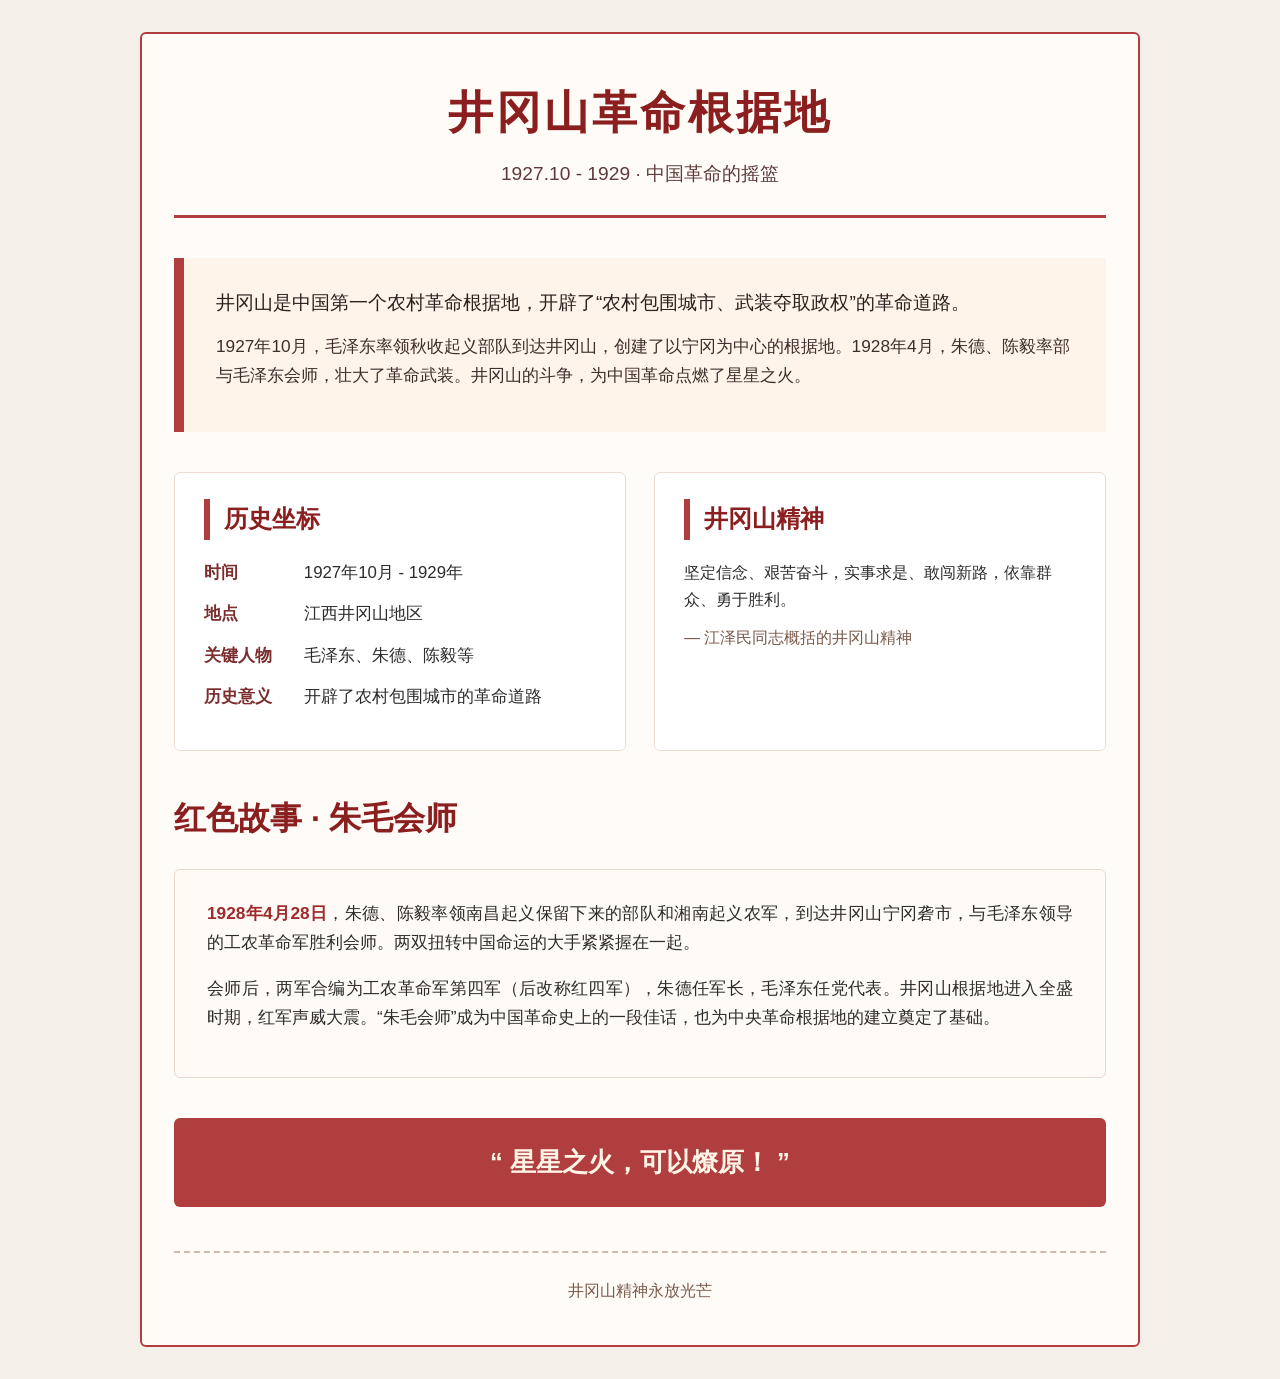
==== src/jingGangShan.html @ d137e0f1 "修改了一些东西" ====
<!DOCTYPE html>
<html lang="zh">

    <head>
        <meta charset="UTF-8">
        <meta name="viewport" content="width=device-width, initial-scale=1.0">
        <title>井冈山革命根据地 · 红色故事</title>
        <style>
 * {
 margin: 0;
 padding: 0;
 box-sizing: border-box;
 }

 body {
 font-family: 'Segoe UI', 'Roboto', sans-serif;
 background-color: #f5efe9;
 color: #2c2c2c;
 line-height: 1.7;
 padding: 2rem 1rem;
 }

 .container {
 max-width: 1000px;
 margin: 0 auto;
 background: #fffcf8;
 border: 2px solid #b13e3e;
 border-radius: 6px;
 box-shadow: none;
 padding: 2.5rem 2rem;
 position: relative;
 overflow: hidden;
 }

 .header {
 text-align: center;
 margin-bottom: 2.5rem;
 border-bottom: 3px solid #b13e3e;
 padding-bottom: 1.5rem;
 }

 .header h1 {
 font-size: 2.8rem;
 color: #8b1e1e;
 letter-spacing: 3px;
 font-weight: 700;

 margin-bottom: 0.5rem;
 }

 .header .subhead {
 font-size: 1.2rem;
 color: #5e3a3a;

 }

 .intro-card {
 background: #fef4e9;
 border-left: 10px solid #b13e3e;
 padding: 1.8rem 2rem;
 border-radius: 0;
 margin-bottom: 2.5rem;
 box-shadow: none;
 }

 .intro-card p {
 font-size: 1.2rem;
 font-weight: 500;
 color: #2e1e1e;
 margin-bottom: 0.8rem;
 display: flex;
 align-items: flex-start;
 gap: 10px;
 }

 .intro-card p:last-child {
 font-weight: 400;
 font-size: 1.08rem;
 color: #3f2c2c;
 display: block;
 }

 .info-grid {
 display: grid;
 grid-template-columns: 1fr 1fr;
 gap: 1.8rem;
 margin: 2.5rem 0;
 }

 .info-box {
 background: #ffffff;
 border-radius: 6px;
 padding: 1.6rem 1.8rem;
 box-shadow: none;
 border: 1px solid #f0dbd0;
 }

 .info-box h3 {
 font-size: 1.5rem;
 color: #8b1e1e;
 border-left: 6px solid #b13e3e;
 padding-left: 14px;
 margin-bottom: 1.2rem;
 }

 .info-box ul {
 list-style: none;
 }

 .info-box li {
 margin-bottom: 0.8rem;
 display: flex;
 gap: 10px;
 font-size: 1.05rem;
 }

 .info-box li strong {
 min-width: 90px;
 color: #7a2e2e;
 }

 .story-section h2 {
 font-size: 2rem;
 color: #8b1e1e;
 margin-bottom: 1.5rem;
 display: flex;
 align-items: center;
 gap: 12px;
 }

 .story-block {
 background: #fffaf5;
 border-radius: 6px;
 padding: 1.8rem 2rem;
 margin-bottom: 1.8rem;
 border: 1px solid #ebd9ce;
 }

 .story-block p {
 margin-bottom: 1rem;
 font-size: 1.08rem;
 text-align: justify;
 }

 .story-block strong {
 color: #9e2b2b;
 }

 .slogan {
 background: #b13e3e;
 color: #fff5e6;
 font-size: 1.6rem;
 font-weight: 700;
 text-align: center;
 padding: 1.4rem 1.8rem;
 border-radius: 6px;
 margin: 2.5rem 0;

 }

 .footer {
 margin-top: 2.8rem;
 padding-top: 1.5rem;
 text-align: center;
 border-top: 2px dashed #d4b9aa;
 color: #7a5a4a;

 }

 @media (max-width: 700px) {
 .info-grid {
 grid-template-columns: 1fr;
 }

 .header h1 {
 font-size: 2rem;
 }

 .slogan {
 font-size: 1.3rem;
 }
 }
        </style>
    </head>

    <body>
        <div class="container">
            <div class="header">
                <h1>井冈山革命根据地</h1>
                <div class="subhead">1927.10 - 1929 · 中国革命的摇篮</div>
            </div>

            <div class="intro-card">
                <p>井冈山是中国第一个农村革命根据地，开辟了“农村包围城市、武装夺取政权”的革命道路。</p>
                <p>1927年10月，毛泽东率领秋收起义部队到达井冈山，创建了以宁冈为中心的根据地。1928年4月，朱德、陈毅率部与毛泽东会师，壮大了革命武装。井冈山的斗争，为中国革命点燃了星星之火。</p>
            </div>

            <div class="info-grid">
                <div class="info-box">
                    <h3>历史坐标</h3>
                    <ul>
                        <li><strong>时间</strong><span>1927年10月 - 1929年</span></li>
                        <li><strong>地点</strong><span>江西井冈山地区</span></li>
                        <li><strong>关键人物</strong><span>毛泽东、朱德、陈毅等</span></li>
                        <li><strong>历史意义</strong><span>开辟了农村包围城市的革命道路</span></li>
                    </ul>
                </div>
                <div class="info-box">
                    <h3> 井冈山精神</h3>
                    <p>坚定信念、艰苦奋斗，实事求是、敢闯新路，依靠群众、勇于胜利。</p>
                    <p style="margin-top: 12px; font-size: 0.98rem; color: #7a5a4a;">— 江泽民同志概括的井冈山精神</p>
                </div>
            </div>

            <div class="story-section">
                <h2>红色故事 · 朱毛会师</h2>
                <div class="story-block">
                    <p><strong>1928年4月28日</strong>，朱德、陈毅率领南昌起义保留下来的部队和湘南起义农军，到达井冈山宁冈砻市，与毛泽东领导的工农革命军胜利会师。两双扭转中国命运的大手紧紧握在一起。
                    </p>
                    <p>会师后，两军合编为工农革命军第四军（后改称红四军），朱德任军长，毛泽东任党代表。井冈山根据地进入全盛时期，红军声威大震。“朱毛会师”成为中国革命史上的一段佳话，也为中央革命根据地的建立奠定了基础。
                    </p>
                </div>
            </div>

            <div class="slogan">“ 星星之火，可以燎原！ ”</div>

            <div class="footer">
                <p> 井冈山精神永放光芒 </p>
            </div>
        </div>
    </body>

</html>
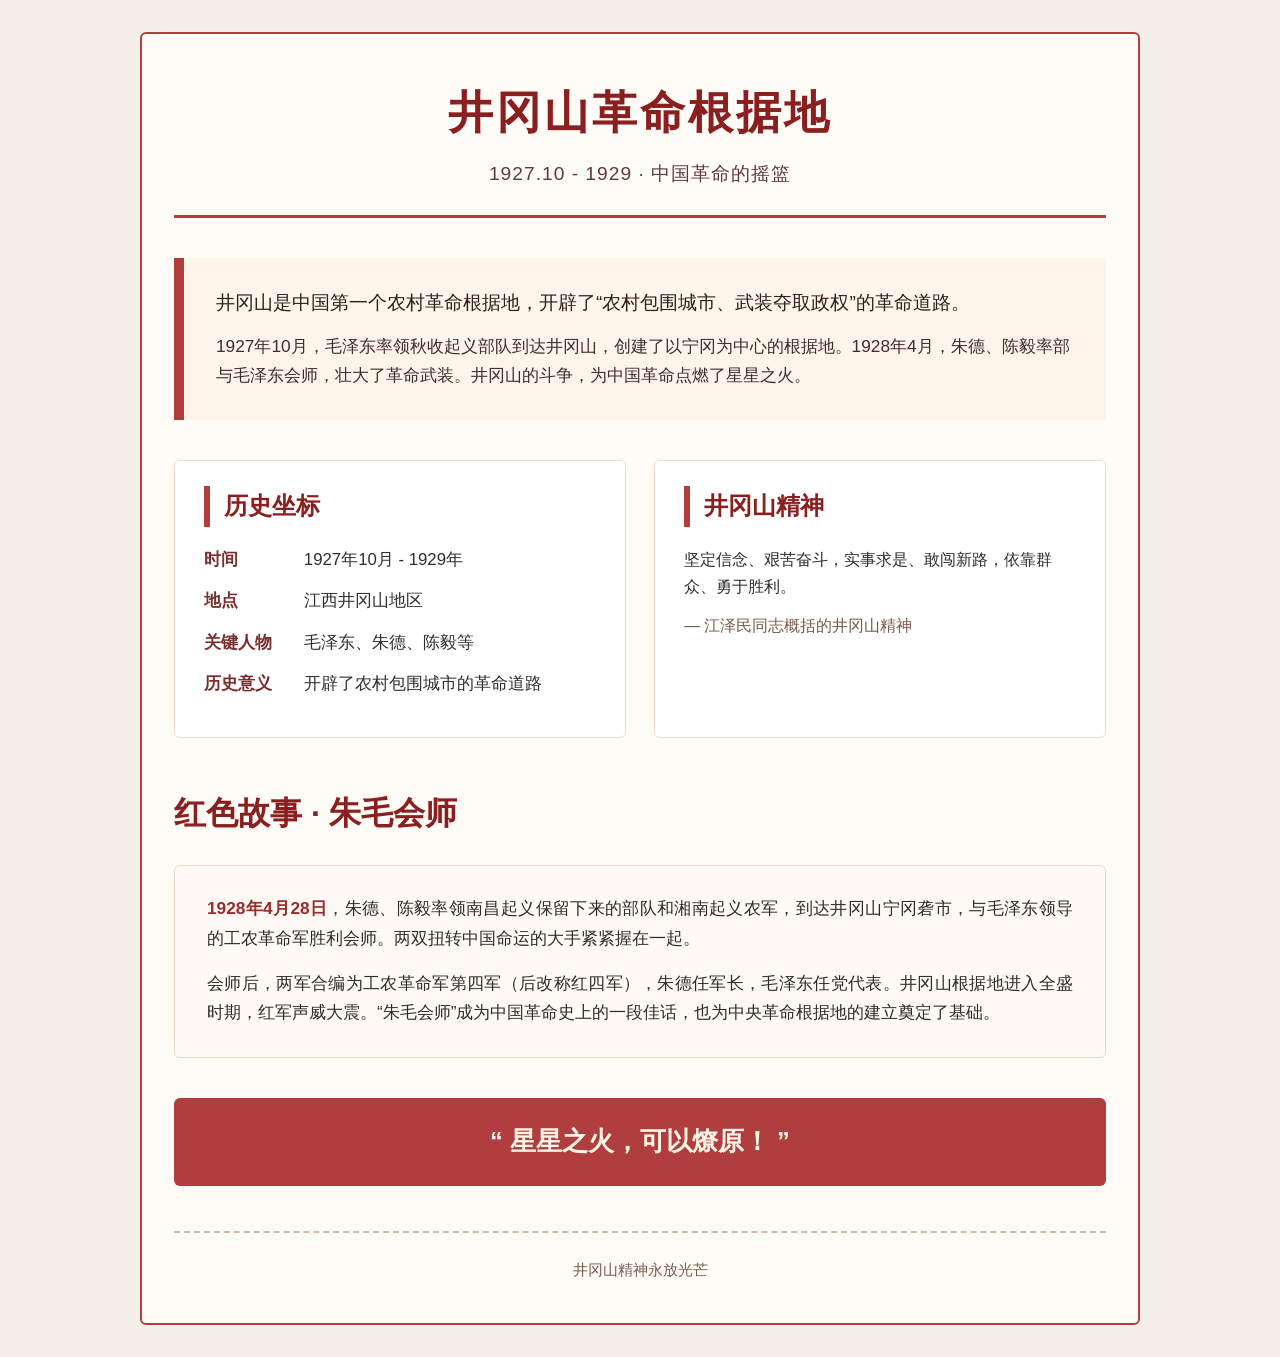
==== commit c5ec1346: "更改了一些东西" ====
--- a/src/jingGangShan.html
+++ b/src/jingGangShan.html
@@ -5,182 +5,7 @@
         <meta charset="UTF-8">
         <meta name="viewport" content="width=device-width, initial-scale=1.0">
         <title>井冈山革命根据地 · 红色故事</title>
-        <style>
- * {
- margin: 0;
- padding: 0;
- box-sizing: border-box;
- }
-
- body {
- font-family: 'Segoe UI', 'Roboto', sans-serif;
- background-color: #f5efe9;
- color: #2c2c2c;
- line-height: 1.7;
- padding: 2rem 1rem;
- }
-
- .container {
- max-width: 1000px;
- margin: 0 auto;
- background: #fffcf8;
- border: 2px solid #b13e3e;
- border-radius: 6px;
- box-shadow: none;
- padding: 2.5rem 2rem;
- position: relative;
- overflow: hidden;
- }
-
- .header {
- text-align: center;
- margin-bottom: 2.5rem;
- border-bottom: 3px solid #b13e3e;
- padding-bottom: 1.5rem;
- }
-
- .header h1 {
- font-size: 2.8rem;
- color: #8b1e1e;
- letter-spacing: 3px;
- font-weight: 700;
-
- margin-bottom: 0.5rem;
- }
-
- .header .subhead {
- font-size: 1.2rem;
- color: #5e3a3a;
-
- }
-
- .intro-card {
- background: #fef4e9;
- border-left: 10px solid #b13e3e;
- padding: 1.8rem 2rem;
- border-radius: 0;
- margin-bottom: 2.5rem;
- box-shadow: none;
- }
-
- .intro-card p {
- font-size: 1.2rem;
- font-weight: 500;
- color: #2e1e1e;
- margin-bottom: 0.8rem;
- display: flex;
- align-items: flex-start;
- gap: 10px;
- }
-
- .intro-card p:last-child {
- font-weight: 400;
- font-size: 1.08rem;
- color: #3f2c2c;
- display: block;
- }
-
- .info-grid {
- display: grid;
- grid-template-columns: 1fr 1fr;
- gap: 1.8rem;
- margin: 2.5rem 0;
- }
-
- .info-box {
- background: #ffffff;
- border-radius: 6px;
- padding: 1.6rem 1.8rem;
- box-shadow: none;
- border: 1px solid #f0dbd0;
- }
-
- .info-box h3 {
- font-size: 1.5rem;
- color: #8b1e1e;
- border-left: 6px solid #b13e3e;
- padding-left: 14px;
- margin-bottom: 1.2rem;
- }
-
- .info-box ul {
- list-style: none;
- }
-
- .info-box li {
- margin-bottom: 0.8rem;
- display: flex;
- gap: 10px;
- font-size: 1.05rem;
- }
-
- .info-box li strong {
- min-width: 90px;
- color: #7a2e2e;
- }
-
- .story-section h2 {
- font-size: 2rem;
- color: #8b1e1e;
- margin-bottom: 1.5rem;
- display: flex;
- align-items: center;
- gap: 12px;
- }
-
- .story-block {
- background: #fffaf5;
- border-radius: 6px;
- padding: 1.8rem 2rem;
- margin-bottom: 1.8rem;
- border: 1px solid #ebd9ce;
- }
-
- .story-block p {
- margin-bottom: 1rem;
- font-size: 1.08rem;
- text-align: justify;
- }
-
- .story-block strong {
- color: #9e2b2b;
- }
-
- .slogan {
- background: #b13e3e;
- color: #fff5e6;
- font-size: 1.6rem;
- font-weight: 700;
- text-align: center;
- padding: 1.4rem 1.8rem;
- border-radius: 6px;
- margin: 2.5rem 0;
-
- }
-
- .footer {
- margin-top: 2.8rem;
- padding-top: 1.5rem;
- text-align: center;
- border-top: 2px dashed #d4b9aa;
- color: #7a5a4a;
-
- }
-
- @media (max-width: 700px) {
- .info-grid {
- grid-template-columns: 1fr;
- }
-
- .header h1 {
- font-size: 2rem;
- }
-
- .slogan {
- font-size: 1.3rem;
- }
- }
-        </style>
+        <link rel="stylesheet" href="./static/css/storyPage.css">
     </head>
 
     <body>
--- a/src/static/css/storyPage.css
+++ b/src/static/css/storyPage.css
@@ -0,0 +1,272 @@
+* {
+    margin: 0;
+    padding: 0;
+    box-sizing: border-box;
+}
+
+body {
+    font-family: 'Segoe UI', 'Roboto', 'Noto Sans', sans-serif;
+    background-color: #f5efe9;
+    color: #2c2c2c;
+    line-height: 1.7;
+    padding: 2rem 1rem;
+}
+
+.container {
+    max-width: 1000px;
+    margin: 0 auto;
+    background: #fffcf8;
+    border: 2px solid #b13e3e;
+    border-radius: 6px;
+    padding: 2.5rem 2rem;
+    position: relative;
+    overflow: hidden;
+}
+
+.header {
+    text-align: center;
+    margin-bottom: 2.5rem;
+    border-bottom: 3px solid #b13e3e;
+    padding-bottom: 1.5rem;
+}
+
+.header h1 {
+    font-size: 2.8rem;
+    color: #8b1e1e;
+    letter-spacing: 3px;
+    font-weight: 700;
+    margin-bottom: 0.5rem;
+    word-break: break-word;
+}
+
+.header .subhead {
+    font-size: 1.2rem;
+    color: #5e3a3a;
+    letter-spacing: 1px;
+}
+
+.intro-card {
+    background: #fef4e9;
+    border-left: 10px solid #b13e3e;
+    padding: 1.8rem 2rem;
+    margin-bottom: 2.5rem;
+}
+
+.intro-card p {
+    font-size: 1.2rem;
+    font-weight: 500;
+    color: #2e1e1e;
+    margin-bottom: 0.8rem;
+    display: flex;
+    align-items: flex-start;
+    gap: 10px;
+}
+
+.intro-card p:last-child {
+    margin-bottom: 0;
+    font-weight: 400;
+    font-size: 1.08rem;
+    color: #3f2c2c;
+    display: block;
+}
+
+.info-grid {
+    display: grid;
+    grid-template-columns: 1fr 1fr;
+    gap: 1.8rem;
+    margin: 2.5rem 0;
+}
+
+.info-box {
+    background: #ffffff;
+    border: 1px solid #f0dbd0;
+    border-radius: 6px;
+    padding: 1.6rem 1.8rem;
+    transition: transform 0.2s ease;
+}
+
+.info-box:hover {
+    transform: translateY(-3px);
+}
+
+.info-box h3 {
+    font-size: 1.5rem;
+    color: #8b1e1e;
+    border-left: 6px solid #b13e3e;
+    padding-left: 14px;
+    margin-bottom: 1.2rem;
+    font-weight: 600;
+}
+
+.info-box ul {
+    list-style: none;
+}
+
+.info-box li {
+    margin-bottom: 0.8rem;
+    display: flex;
+    align-items: flex-start;
+    gap: 10px;
+    font-size: 1.05rem;
+}
+
+.info-box li strong {
+    min-width: 90px;
+    color: #7a2e2e;
+    font-weight: 600;
+}
+
+.info-box li span {
+    color: #2f2f2f;
+}
+
+.story-section {
+    margin: 3rem 0 2rem;
+}
+
+.story-section h2 {
+    font-size: 2rem;
+    color: #8b1e1e;
+    margin-bottom: 1.5rem;
+    display: flex;
+    align-items: center;
+    gap: 12px;
+}
+
+.story-block {
+    background: #fffaf5;
+    border: 1px solid #ebd9ce;
+    border-radius: 6px;
+    padding: 1.8rem 2rem;
+    margin-bottom: 1.8rem;
+}
+
+.story-block p {
+    margin-bottom: 1rem;
+    font-size: 1.08rem;
+    text-align: justify;
+}
+
+.story-block p:last-child {
+    margin-bottom: 0;
+}
+
+.story-block strong {
+    color: #9e2b2b;
+}
+
+.slogan {
+    background: #b13e3e;
+    color: #fff5e6;
+    font-size: 1.6rem;
+    font-weight: 700;
+    text-align: center;
+    padding: 1.4rem 1.8rem;
+    border-radius: 6px;
+    margin: 2.5rem 0;
+}
+
+.footer {
+    margin-top: 2.8rem;
+    padding-top: 1.5rem;
+    text-align: center;
+    border-top: 2px dashed #d4b9aa;
+    font-size: 0.95rem;
+    color: #7a5a4a;
+}
+
+.person-tags {
+    display: flex;
+    flex-wrap: wrap;
+    gap: 12px;
+    margin-top: 10px;
+}
+
+.person-tag {
+    background: #f0e2d6;
+    color: #7a2e2e;
+    padding: 6px 18px;
+    border-radius: 6px;
+    font-weight: 500;
+    font-size: 0.98rem;
+    border: 1px solid #dbb5a5;
+    transition: all 0.2s;
+}
+
+.person-tag:hover {
+    background: #b13e3e;
+    color: #fff8f0;
+    border-color: #b13e3e;
+    cursor: default;
+}
+
+.timeline {
+    display: flex;
+    flex-wrap: wrap;
+    justify-content: space-between;
+    gap: 12px;
+    margin-top: 2.5rem;
+}
+
+.timeline-item {
+    flex: 1 1 180px;
+    background: #f9ede4;
+    padding: 1.2rem 1rem;
+    border-radius: 6px;
+    text-align: center;
+    border-bottom: 5px solid #b13e3e;
+}
+
+.timeline-item .date {
+    font-weight: 800;
+    font-size: 1.3rem;
+    color: #8b1e1e;
+    display: block;
+    margin-bottom: 6px;
+}
+
+.timeline-item .desc {
+    font-size: 0.98rem;
+    color: #3d2b2b;
+}
+
+@media (max-width: 700px) {
+    .container {
+        padding: 1.8rem 1.2rem;
+    }
+
+    .header h1 {
+        font-size: 2rem;
+    }
+
+    .info-grid {
+        grid-template-columns: 1fr;
+    }
+
+    .slogan {
+        font-size: 1.3rem;
+    }
+
+    .timeline-item {
+        flex: 1 1 100%;
+    }
+}
+
+@media (max-width: 400px) {
+    .header h1 {
+        font-size: 1.6rem;
+    }
+
+    .info-box h3 {
+        font-size: 1.3rem;
+    }
+
+    .person-tag {
+        padding: 4px 12px;
+        font-size: 0.85rem;
+    }
+
+    .slogan {
+        font-size: 1.1rem;
+    }
+}
